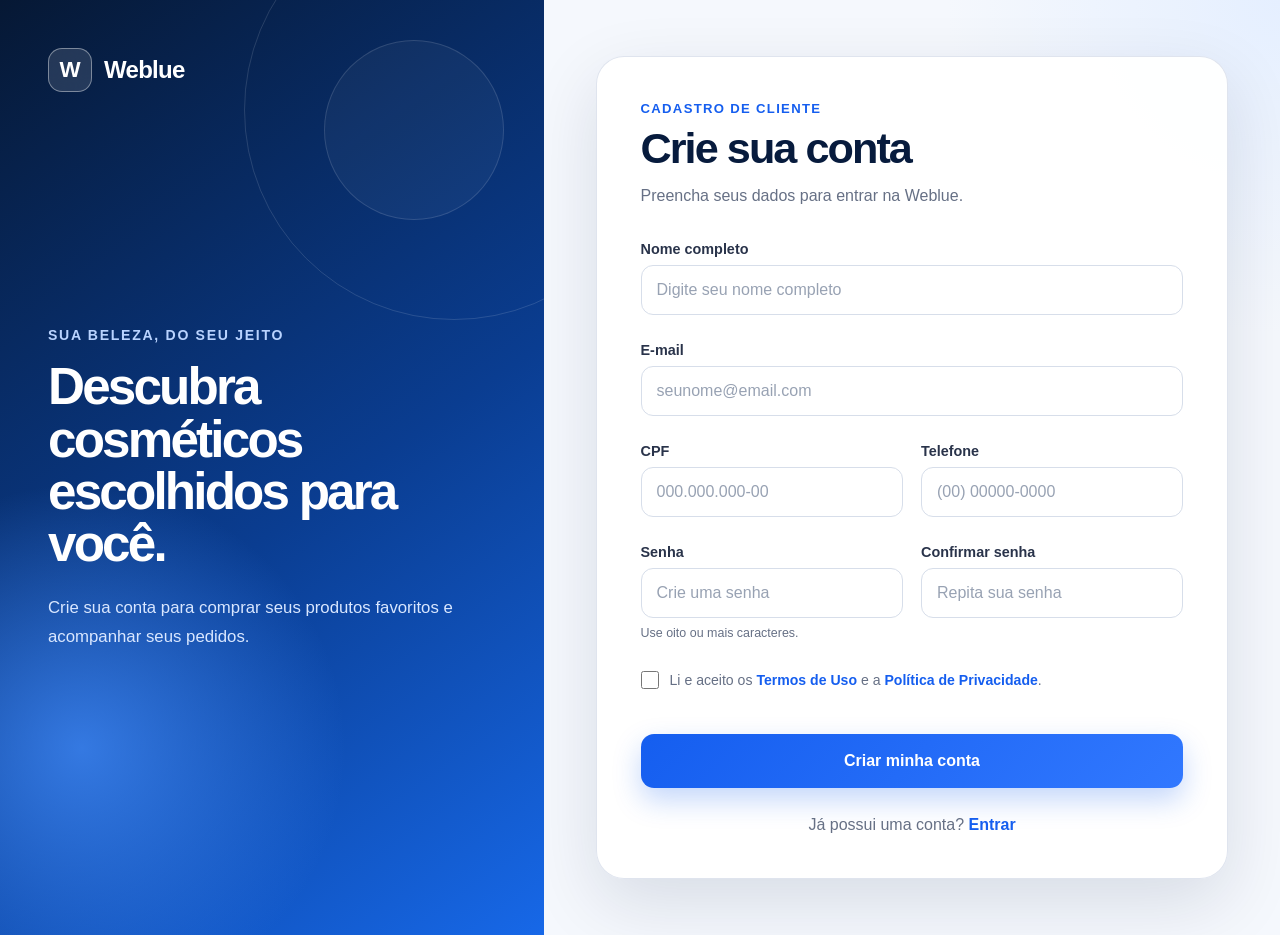
==== src/frontend/cadastro.html @ 6d8bd063 "Criar protótipo funcional do cadastro" ====
<!DOCTYPE html>
<html lang="pt-BR">
<head>
    <meta charset="UTF-8">
    <meta name="viewport" content="width=device-width, initial-scale=1.0">

    <meta
        name="description"
        content="Criação de conta de cliente na plataforma Weblue."
    >

    <title>Cadastre-se | Weblue</title>

    <link rel="stylesheet" href="css/cadastro.css">
</head>

<body>
    <main class="pagina-cadastro">

        <section class="painel-marca" aria-label="Apresentação da Weblue">
            <div class="marca">
                <span class="marca-simbolo" aria-hidden="true">W</span>
                <span class="marca-nome">Weblue</span>
            </div>

            <div class="apresentacao">
                <p class="apresentacao-destaque">Sua beleza, do seu jeito</p>

                <h1>Descubra cosméticos escolhidos para você.</h1>

                <p>
                    Crie sua conta para comprar seus produtos favoritos
                    e acompanhar seus pedidos.
                </p>
            </div>

            <div class="decoracao decoracao-um" aria-hidden="true"></div>
            <div class="decoracao decoracao-dois" aria-hidden="true"></div>
        </section>

        <section class="area-formulario">
            <div class="formulario-container">

                <header class="formulario-cabecalho">
                    <p class="etapa">Cadastro de cliente</p>
                    <h2>Crie sua conta</h2>
                    <p>Preencha seus dados para entrar na Weblue.</p>
                </header>

                <form id="formCadastro" novalidate>

                    <div class="campo campo-completo">
                        <label for="nome">Nome completo</label>

                        <input
                            type="text"
                            id="nome"
                            name="nome"
                            autocomplete="name"
                            minlength="3"
                            placeholder="Digite seu nome completo"
                            required
                            aria-describedby="erroNome"
                        >

                        <small class="erro-campo" id="erroNome"></small>
                    </div>

                    <div class="campo campo-completo">
                        <label for="email">E-mail</label>

                        <input
                            type="email"
                            id="email"
                            name="email"
                            autocomplete="email"
                            placeholder="seunome@email.com"
                            required
                            aria-describedby="erroEmail"
                        >

                        <small class="erro-campo" id="erroEmail"></small>
                    </div>

                    <div class="linha-campos">
                        <div class="campo">
                            <label for="cpf">CPF</label>

                            <input
                                type="text"
                                id="cpf"
                                name="cpf"
                                inputmode="numeric"
                                autocomplete="off"
                                maxlength="14"
                                placeholder="000.000.000-00"
                                required
                                aria-describedby="erroCpf"
                            >

                            <small class="erro-campo" id="erroCpf"></small>
                        </div>

                        <div class="campo">
                            <label for="telefone">Telefone</label>

                            <input
                                type="tel"
                                id="telefone"
                                name="telefone"
                                inputmode="tel"
                                autocomplete="tel"
                                maxlength="15"
                                placeholder="(00) 00000-0000"
                                required
                                aria-describedby="erroTelefone"
                            >

                            <small class="erro-campo" id="erroTelefone"></small>
                        </div>
                    </div>

                    <div class="linha-campos">
                        <div class="campo">
                            <label for="senha">Senha</label>

                            <input
                                type="password"
                                id="senha"
                                name="senha"
                                autocomplete="new-password"
                                minlength="8"
                                placeholder="Crie uma senha"
                                required
                                aria-describedby="ajudaSenha erroSenha"
                            >

                            <small class="ajuda-campo" id="ajudaSenha">
                                Use oito ou mais caracteres.
                            </small>

                            <small class="erro-campo" id="erroSenha"></small>
                        </div>

                        <div class="campo">
                            <label for="confirmarSenha">Confirmar senha</label>

                            <input
                                type="password"
                                id="confirmarSenha"
                                name="confirmarSenha"
                                autocomplete="new-password"
                                minlength="8"
                                placeholder="Repita sua senha"
                                required
                                aria-describedby="erroConfirmarSenha"
                            >

                            <small
                                class="erro-campo"
                                id="erroConfirmarSenha"
                            ></small>
                        </div>
                    </div>

                    <div class="campo-termos">
                        <input
                            type="checkbox"
                            id="aceiteTermos"
                            name="aceiteTermos"
                            required
                            aria-describedby="erroTermos"
                        >

                        <label for="aceiteTermos">
                            Li e aceito os
                            <a href="#">Termos de Uso</a>
                            e a
                            <a href="#">Política de Privacidade</a>.
                        </label>
                    </div>

                    <small class="erro-campo erro-termos" id="erroTermos"></small>

                    <button type="submit" id="botaoCadastrar">
                        <span id="textoBotao">Criar minha conta</span>
                        <span
                            id="carregandoBotao"
                            class="carregando"
                            hidden
                            aria-hidden="true"
                        ></span>
                    </button>

                    <div
                        id="mensagemFormulario"
                        class="mensagem-formulario"
                        role="status"
                        aria-live="polite"
                        hidden
                    ></div>

                </form>

                <p class="possui-conta">
                    Já possui uma conta?
                    <a href="login.html">Entrar</a>
                </p>

            </div>
        </section>

    </main>

    <script src="js/cadastro.js"></script>
</body>
</html>
---- src/frontend/css/cadastro.css ----
:root {
    --azul-escuro: #071b3d;
    --azul-principal: #155eef;
    --azul-medio: #3178ff;
    --azul-claro: #eaf2ff;
    --branco: #ffffff;
    --fundo: #f5f8fd;
    --texto: #172033;
    --texto-secundario: #667085;
    --borda: #d7deea;
    --erro: #c62828;
    --erro-fundo: #fff1f1;
    --sucesso: #16794b;
    --sucesso-fundo: #eafaf2;
    --sombra: 0 24px 70px rgba(7, 27, 61, 0.12);
}

* {
    box-sizing: border-box;
}

html {
    font-size: 16px;
}

body {
    margin: 0;
    min-height: 100vh;
    color: var(--texto);
    background: var(--fundo);
    font-family: Inter, "Segoe UI", Arial, sans-serif;
}

button,
input {
    font: inherit;
}

a {
    color: var(--azul-principal);
    font-weight: 600;
    text-decoration: none;
}

a:hover {
    text-decoration: underline;
}

.pagina-cadastro {
    display: grid;
    grid-template-columns: minmax(330px, 0.85fr) minmax(520px, 1.15fr);
    min-height: 100vh;
}

/* Painel da marca */

.painel-marca {
    position: relative;
    display: flex;
    flex-direction: column;
    justify-content: space-between;
    min-height: 100vh;
    padding: 48px;
    color: var(--branco);
    background:
        radial-gradient(circle at 15% 80%, rgba(70, 144, 255, 0.7), transparent 30%),
        linear-gradient(145deg, #061834 0%, #0a3d91 55%, #1768e8 100%);
    overflow: hidden;
}

.marca {
    position: relative;
    z-index: 2;
    display: flex;
    align-items: center;
    gap: 12px;
}

.marca-simbolo {
    display: grid;
    place-items: center;
    width: 44px;
    height: 44px;
    border: 1px solid rgba(255, 255, 255, 0.4);
    border-radius: 14px;
    background: rgba(255, 255, 255, 0.12);
    backdrop-filter: blur(10px);
    font-size: 1.4rem;
    font-weight: 800;
}

.marca-nome {
    font-size: 1.5rem;
    font-weight: 750;
    letter-spacing: -0.03em;
}

.apresentacao {
    position: relative;
    z-index: 2;
    max-width: 520px;
    margin: auto 0;
}

.apresentacao-destaque {
    margin: 0 0 18px;
    color: #b9d3ff;
    font-size: 0.88rem;
    font-weight: 700;
    letter-spacing: 0.12em;
    text-transform: uppercase;
}

.apresentacao h1 {
    margin: 0 0 24px;
    max-width: 500px;
    font-size: clamp(2.5rem, 4vw, 4.5rem);
    line-height: 1.02;
    letter-spacing: -0.055em;
}

.apresentacao p:last-child {
    max-width: 440px;
    margin: 0;
    color: #d9e7ff;
    font-size: 1.05rem;
    line-height: 1.7;
}

.decoracao {
    position: absolute;
    border: 1px solid rgba(255, 255, 255, 0.13);
    border-radius: 50%;
}

.decoracao-um {
    right: -120px;
    top: -100px;
    width: 420px;
    height: 420px;
}

.decoracao-dois {
    right: 40px;
    top: 40px;
    width: 180px;
    height: 180px;
    background: rgba(255, 255, 255, 0.04);
}

/* Área do formulário */

.area-formulario {
    display: grid;
    place-items: center;
    padding: 56px 7%;
    background:
        radial-gradient(circle at 100% 0%, #e5efff 0, transparent 28%),
        var(--fundo);
}

.formulario-container {
    width: min(100%, 680px);
    padding: 44px;
    border: 1px solid rgba(215, 222, 234, 0.8);
    border-radius: 28px;
    background: rgba(255, 255, 255, 0.95);
    box-shadow: var(--sombra);
}

.formulario-cabecalho {
    margin-bottom: 32px;
}

.formulario-cabecalho .etapa {
    margin: 0 0 8px;
    color: var(--azul-principal);
    font-size: 0.82rem;
    font-weight: 750;
    letter-spacing: 0.1em;
    text-transform: uppercase;
}

.formulario-cabecalho h2 {
    margin: 0;
    color: var(--azul-escuro);
    font-size: clamp(2rem, 4vw, 2.7rem);
    letter-spacing: -0.045em;
}

.formulario-cabecalho > p:last-child {
    margin: 10px 0 0;
    color: var(--texto-secundario);
    line-height: 1.6;
}

form {
    display: grid;
    gap: 20px;
}

.linha-campos {
    display: grid;
    grid-template-columns: 1fr 1fr;
    gap: 18px;
}

.campo {
    min-width: 0;
}

.campo label {
    display: block;
    margin-bottom: 8px;
    color: #29334a;
    font-size: 0.9rem;
    font-weight: 650;
}

.campo input {
    width: 100%;
    min-height: 50px;
    padding: 0 15px;
    border: 1px solid var(--borda);
    border-radius: 12px;
    outline: none;
    color: var(--texto);
    background: var(--branco);
    transition:
        border-color 160ms ease,
        box-shadow 160ms ease,
        background-color 160ms ease;
}

.campo input::placeholder {
    color: #98a2b3;
}

.campo input:hover {
    border-color: #a9b5c8;
}

.campo input:focus {
    border-color: var(--azul-principal);
    box-shadow: 0 0 0 4px rgba(21, 94, 239, 0.13);
}

.campo input.invalido {
    border-color: var(--erro);
    background: var(--erro-fundo);
}

.campo input.invalido:focus {
    box-shadow: 0 0 0 4px rgba(198, 40, 40, 0.12);
}

.ajuda-campo,
.erro-campo {
    display: block;
    margin-top: 7px;
    font-size: 0.78rem;
    line-height: 1.4;
}

.ajuda-campo {
    color: var(--texto-secundario);
}

.erro-campo {
    min-height: 0;
    color: var(--erro);
    font-weight: 600;
}

.campo-termos {
    display: flex;
    align-items: flex-start;
    gap: 11px;
}

.campo-termos input {
    width: 18px;
    height: 18px;
    margin: 2px 0 0;
    accent-color: var(--azul-principal);
}

.campo-termos input:focus-visible {
    outline: 3px solid rgba(21, 94, 239, 0.25);
    outline-offset: 3px;
}

.campo-termos label {
    color: var(--texto-secundario);
    font-size: 0.88rem;
    line-height: 1.6;
}

.erro-termos {
    margin-top: -15px;
}

button[type="submit"] {
    display: flex;
    align-items: center;
    justify-content: center;
    gap: 12px;
    min-height: 54px;
    margin-top: 2px;
    padding: 0 24px;
    border: 0;
    border-radius: 13px;
    color: var(--branco);
    background: linear-gradient(135deg, var(--azul-principal), var(--azul-medio));
    box-shadow: 0 12px 28px rgba(21, 94, 239, 0.25);
    font-weight: 750;
    cursor: pointer;
    transition:
        transform 160ms ease,
        box-shadow 160ms ease,
        opacity 160ms ease;
}

button[type="submit"]:hover:not(:disabled) {
    transform: translateY(-1px);
    box-shadow: 0 16px 32px rgba(21, 94, 239, 0.32);
}

button[type="submit"]:focus-visible {
    outline: 3px solid rgba(21, 94, 239, 0.3);
    outline-offset: 3px;
}

button[type="submit"]:disabled {
    cursor: wait;
    opacity: 0.72;
}

.carregando {
    width: 19px;
    height: 19px;
    border: 2px solid rgba(255, 255, 255, 0.45);
    border-top-color: var(--branco);
    border-radius: 50%;
    animation: girar 700ms linear infinite;
}

.mensagem-formulario {
    padding: 14px 16px;
    border-radius: 12px;
    font-size: 0.9rem;
    font-weight: 650;
    line-height: 1.5;
}

.mensagem-formulario.erro {
    border: 1px solid #f2b8b8;
    color: var(--erro);
    background: var(--erro-fundo);
}

.mensagem-formulario.sucesso {
    border: 1px solid #a9dfc5;
    color: var(--sucesso);
    background: var(--sucesso-fundo);
}

.possui-conta {
    margin: 28px 0 0;
    color: var(--texto-secundario);
    text-align: center;
}

@keyframes girar {
    to {
        transform: rotate(360deg);
    }
}

/* Tablets e celulares */

@media (max-width: 950px) {
    .pagina-cadastro {
        grid-template-columns: 1fr;
    }

    .painel-marca {
        min-height: auto;
        padding: 32px 7% 44px;
    }

    .apresentacao {
        margin: 60px 0 0;
    }

    .apresentacao h1 {
        max-width: 650px;
        font-size: clamp(2.3rem, 8vw, 4rem);
    }

    .area-formulario {
        padding: 42px 5%;
    }
}

@media (max-width: 620px) {
    .painel-marca {
        padding: 24px 20px 36px;
    }

    .apresentacao {
        margin-top: 45px;
    }

    .area-formulario {
        padding: 24px 14px;
    }

    .formulario-container {
        padding: 28px 20px;
        border-radius: 20px;
    }

    .linha-campos {
        grid-template-columns: 1fr;
    }
}

@media (prefers-reduced-motion: reduce) {
    *,
    *::before,
    *::after {
        scroll-behavior: auto !important;
        transition: none !important;
        animation-duration: 0.01ms !important;
        animation-iteration-count: 1 !important;
    }
}
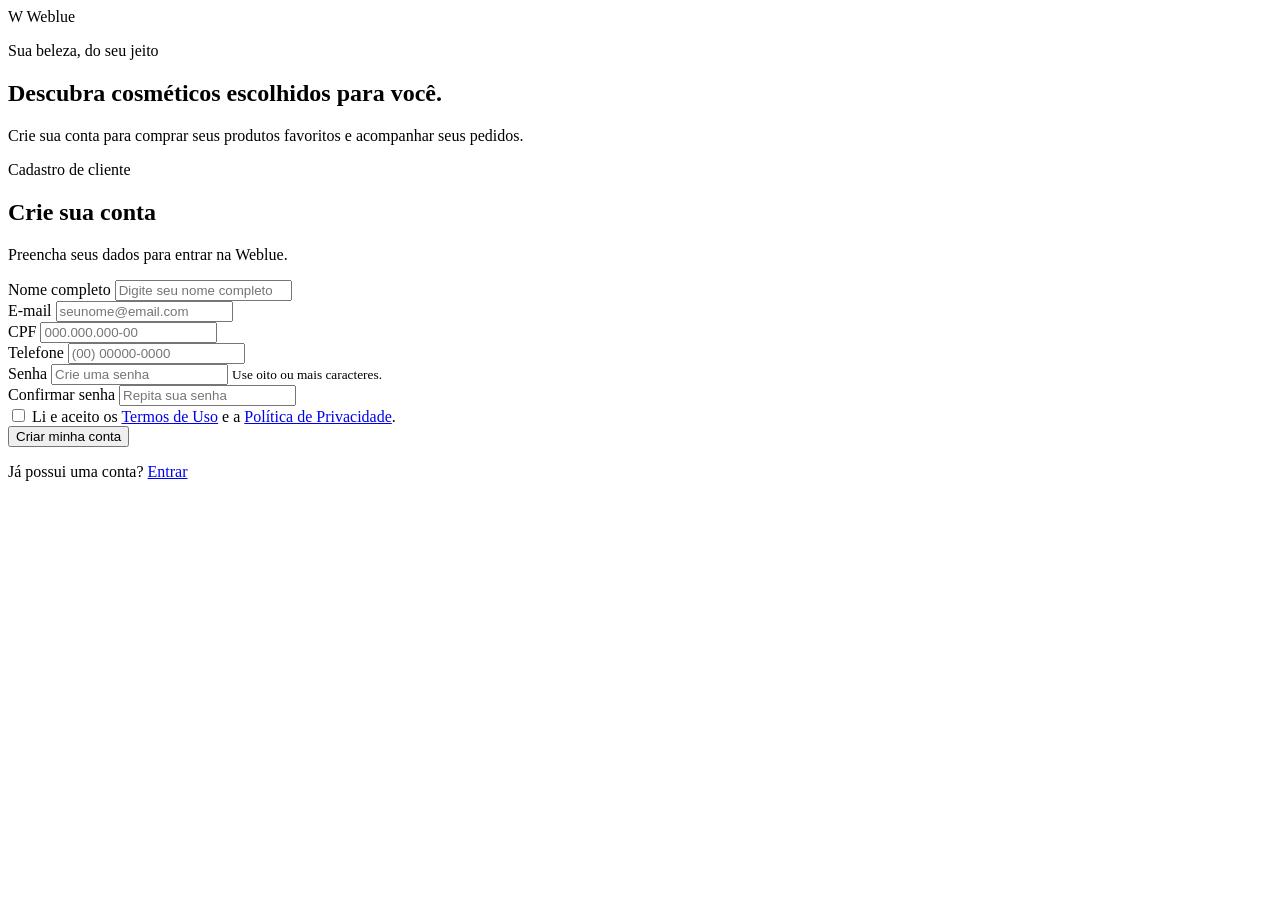
==== commit dad25113: "Corrige navegacao da pagina de cadastro" ====
--- a/src/frontend/cadastro.html
+++ b/src/frontend/cadastro.html
@@ -2,7 +2,11 @@
 <html lang="pt-BR">
 <head>
     <meta charset="UTF-8">
-    <meta name="viewport" content="width=device-width, initial-scale=1.0">
+
+    <meta
+        name="viewport"
+        content="width=device-width, initial-scale=1.0"
+    >
 
     <meta
         name="description"
@@ -11,22 +15,37 @@
 
     <title>Cadastre-se | Weblue</title>
 
-    <link rel="stylesheet" href="css/cadastro.css">
+    <link rel="stylesheet" href="/css/cadastro.css">
 </head>
 
 <body>
     <main class="pagina-cadastro">
 
-        <section class="painel-marca" aria-label="Apresentação da Weblue">
+        <section
+            class="painel-marca"
+            aria-label="Apresentação da Weblue"
+        >
             <div class="marca">
-                <span class="marca-simbolo" aria-hidden="true">W</span>
-                <span class="marca-nome">Weblue</span>
+                <span
+                    class="marca-simbolo"
+                    aria-hidden="true"
+                >
+                    W
+                </span>
+
+                <span class="marca-nome">
+                    Weblue
+                </span>
             </div>
 
             <div class="apresentacao">
-                <p class="apresentacao-destaque">Sua beleza, do seu jeito</p>
-
-                <h1>Descubra cosméticos escolhidos para você.</h1>
+                <p class="apresentacao-destaque">
+                    Sua beleza, do seu jeito
+                </p>
+
+                <h1>
+                    Descubra cosméticos escolhidos para você.
+                </h1>
 
                 <p>
                     Crie sua conta para comprar seus produtos favoritos
@@ -34,23 +53,40 @@
                 </p>
             </div>
 
-            <div class="decoracao decoracao-um" aria-hidden="true"></div>
-            <div class="decoracao decoracao-dois" aria-hidden="true"></div>
+            <div
+                class="decoracao decoracao-um"
+                aria-hidden="true"
+            ></div>
+
+            <div
+                class="decoracao decoracao-dois"
+                aria-hidden="true"
+            ></div>
         </section>
 
         <section class="area-formulario">
             <div class="formulario-container">
 
                 <header class="formulario-cabecalho">
-                    <p class="etapa">Cadastro de cliente</p>
-                    <h2>Crie sua conta</h2>
-                    <p>Preencha seus dados para entrar na Weblue.</p>
+                    <p class="etapa">
+                        Cadastro de cliente
+                    </p>
+
+                    <h2>
+                        Crie sua conta
+                    </h2>
+
+                    <p>
+                        Preencha seus dados para entrar na Weblue.
+                    </p>
                 </header>
 
                 <form id="formCadastro" novalidate>
 
                     <div class="campo campo-completo">
-                        <label for="nome">Nome completo</label>
+                        <label for="nome">
+                            Nome completo
+                        </label>
 
                         <input
                             type="text"
@@ -63,11 +99,16 @@
                             aria-describedby="erroNome"
                         >
 
-                        <small class="erro-campo" id="erroNome"></small>
+                        <small
+                            class="erro-campo"
+                            id="erroNome"
+                        ></small>
                     </div>
 
                     <div class="campo campo-completo">
-                        <label for="email">E-mail</label>
+                        <label for="email">
+                            E-mail
+                        </label>
 
                         <input
                             type="email"
@@ -79,12 +120,18 @@
                             aria-describedby="erroEmail"
                         >
 
-                        <small class="erro-campo" id="erroEmail"></small>
+                        <small
+                            class="erro-campo"
+                            id="erroEmail"
+                        ></small>
                     </div>
 
                     <div class="linha-campos">
-                        <div class="campo">
-                            <label for="cpf">CPF</label>
+
+                        <div class="campo">
+                            <label for="cpf">
+                                CPF
+                            </label>
 
                             <input
                                 type="text"
@@ -98,11 +145,16 @@
                                 aria-describedby="erroCpf"
                             >
 
-                            <small class="erro-campo" id="erroCpf"></small>
-                        </div>
-
-                        <div class="campo">
-                            <label for="telefone">Telefone</label>
+                            <small
+                                class="erro-campo"
+                                id="erroCpf"
+                            ></small>
+                        </div>
+
+                        <div class="campo">
+                            <label for="telefone">
+                                Telefone
+                            </label>
 
                             <input
                                 type="tel"
@@ -116,13 +168,20 @@
                                 aria-describedby="erroTelefone"
                             >
 
-                            <small class="erro-campo" id="erroTelefone"></small>
-                        </div>
+                            <small
+                                class="erro-campo"
+                                id="erroTelefone"
+                            ></small>
+                        </div>
+
                     </div>
 
                     <div class="linha-campos">
-                        <div class="campo">
-                            <label for="senha">Senha</label>
+
+                        <div class="campo">
+                            <label for="senha">
+                                Senha
+                            </label>
 
                             <input
                                 type="password"
@@ -135,15 +194,23 @@
                                 aria-describedby="ajudaSenha erroSenha"
                             >
 
-                            <small class="ajuda-campo" id="ajudaSenha">
+                            <small
+                                class="ajuda-campo"
+                                id="ajudaSenha"
+                            >
                                 Use oito ou mais caracteres.
                             </small>
 
-                            <small class="erro-campo" id="erroSenha"></small>
-                        </div>
-
-                        <div class="campo">
-                            <label for="confirmarSenha">Confirmar senha</label>
+                            <small
+                                class="erro-campo"
+                                id="erroSenha"
+                            ></small>
+                        </div>
+
+                        <div class="campo">
+                            <label for="confirmarSenha">
+                                Confirmar senha
+                            </label>
 
                             <input
                                 type="password"
@@ -161,9 +228,11 @@
                                 id="erroConfirmarSenha"
                             ></small>
                         </div>
+
                     </div>
 
                     <div class="campo-termos">
+
                         <input
                             type="checkbox"
                             id="aceiteTermos"
@@ -178,12 +247,22 @@
                             e a
                             <a href="#">Política de Privacidade</a>.
                         </label>
-                    </div>
-
-                    <small class="erro-campo erro-termos" id="erroTermos"></small>
-
-                    <button type="submit" id="botaoCadastrar">
-                        <span id="textoBotao">Criar minha conta</span>
+
+                    </div>
+
+                    <small
+                        class="erro-campo erro-termos"
+                        id="erroTermos"
+                    ></small>
+
+                    <button
+                        type="submit"
+                        id="botaoCadastrar"
+                    >
+                        <span id="textoBotao">
+                            Criar minha conta
+                        </span>
+
                         <span
                             id="carregandoBotao"
                             class="carregando"
@@ -204,7 +283,9 @@
 
                 <p class="possui-conta">
                     Já possui uma conta?
-                    <a href="login.html">Entrar</a>
+                    <a href="/login">
+                        Entrar
+                    </a>
                 </p>
 
             </div>
@@ -212,6 +293,6 @@
 
     </main>
 
-    <script src="js/cadastro.js"></script>
+    <script src="/js/cadastro.js"></script>
 </body>
 </html>
